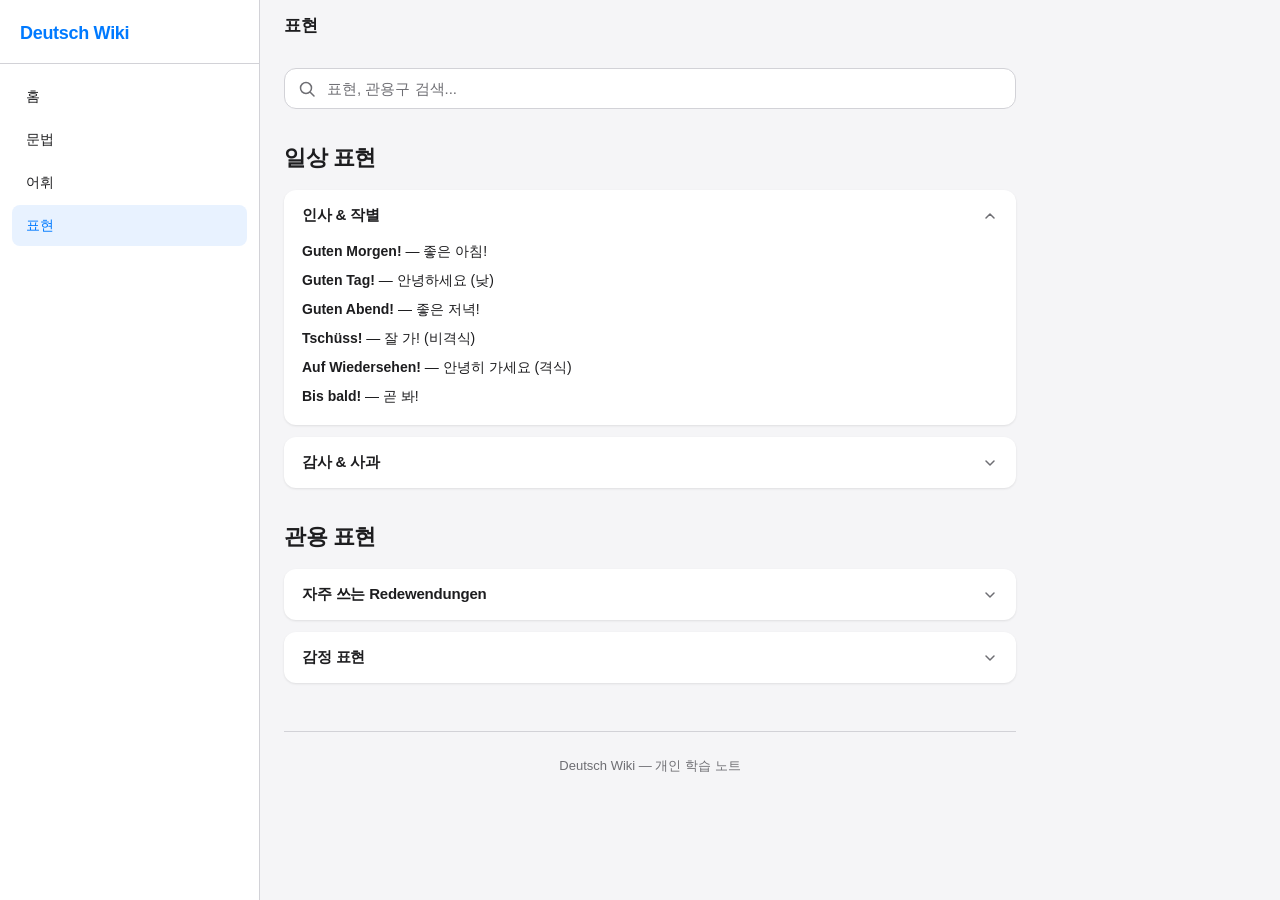
==== pages/expressions.html @ 683a1206 "독일어 위키 버전1" ====
<!DOCTYPE html>
<html lang="ko">
<head>
  <meta charset="UTF-8">
  <meta name="viewport" content="width=device-width, initial-scale=1.0">
  <title>표현 — Deutsch Wiki</title>
  <link rel="stylesheet" href="../style.css">
</head>
<body>
  <div class="overlay" id="overlay"></div>

  <aside class="sidebar" id="sidebar">
    <div class="sidebar-header">
      <a href="../index.html" class="logo">Deutsch Wiki</a>
      <button class="sidebar-close" id="sidebarClose" aria-label="메뉴 닫기">
        <svg width="20" height="20" viewBox="0 0 20 20" fill="none">
          <path d="M5 5l10 10M15 5L5 15" stroke="currentColor" stroke-width="1.5" stroke-linecap="round"/>
        </svg>
      </button>
    </div>
    <nav class="sidebar-nav">
      <a href="../index.html" class="nav-link">홈</a>
      <a href="grammar.html" class="nav-link">문법</a>
      <a href="vocab.html" class="nav-link">어휘</a>
      <a href="expressions.html" class="nav-link">표현</a>
    </nav>
  </aside>

  <main class="main">
    <header class="topbar">
      <button class="menu-btn" id="menuBtn" aria-label="메뉴 열기">
        <svg width="20" height="20" viewBox="0 0 20 20" fill="none">
          <path d="M3 5h14M3 10h14M3 15h14" stroke="currentColor" stroke-width="1.5" stroke-linecap="round"/>
        </svg>
      </button>
      <h2 class="page-title">표현</h2>
    </header>

    <div class="search-bar">
      <svg class="search-icon" width="18" height="18" viewBox="0 0 18 18" fill="none">
        <circle cx="8" cy="8" r="5.5" stroke="currentColor" stroke-width="1.5"/>
        <path d="M12.5 12.5L16 16" stroke="currentColor" stroke-width="1.5" stroke-linecap="round"/>
      </svg>
      <input type="search" id="searchInput" placeholder="표현, 관용구 검색..." autocomplete="off">
      <button class="search-clear" id="searchClear" aria-label="검색 지우기" hidden>
        <svg width="16" height="16" viewBox="0 0 16 16" fill="none">
          <circle cx="8" cy="8" r="7" fill="currentColor" opacity="0.15"/>
          <path d="M6 6l4 4M10 6l-4 4" stroke="currentColor" stroke-width="1.2" stroke-linecap="round"/>
        </svg>
      </button>
    </div>

    <p class="search-result" id="searchResult" hidden></p>

    <section class="section" id="alltag">
      <h3 class="section-title">일상 표현</h3>

      <article class="card" data-searchable>
        <button class="card-header" aria-expanded="true">
          <span class="card-title">인사 &amp; 작별</span>
          <svg class="chevron" width="16" height="16" viewBox="0 0 16 16" fill="none">
            <path d="M4 6l4 4 4-4" stroke="currentColor" stroke-width="1.5" stroke-linecap="round" stroke-linejoin="round"/>
          </svg>
        </button>
        <div class="card-body">
          <ul class="verb-list">
            <li><strong>Guten Morgen!</strong> — 좋은 아침!</li>
            <li><strong>Guten Tag!</strong> — 안녕하세요 (낮)</li>
            <li><strong>Guten Abend!</strong> — 좋은 저녁!</li>
            <li><strong>Tschüss!</strong> — 잘 가! (비격식)</li>
            <li><strong>Auf Wiedersehen!</strong> — 안녕히 가세요 (격식)</li>
            <li><strong>Bis bald!</strong> — 곧 봐!</li>
          </ul>
        </div>
      </article>

      <article class="card" data-searchable>
        <button class="card-header" aria-expanded="false">
          <span class="card-title">감사 &amp; 사과</span>
          <svg class="chevron" width="16" height="16" viewBox="0 0 16 16" fill="none">
            <path d="M4 6l4 4 4-4" stroke="currentColor" stroke-width="1.5" stroke-linecap="round" stroke-linejoin="round"/>
          </svg>
        </button>
        <div class="card-body" hidden>
          <ul class="verb-list">
            <li><strong>Danke!</strong> / <strong>Vielen Dank!</strong> — 감사합니다</li>
            <li><strong>Bitte!</strong> — 천만에요 / 부탁합니다</li>
            <li><strong>Entschuldigung!</strong> — 실례합니다 / 죄송합니다</li>
            <li><strong>Es tut mir leid.</strong> — 정말 죄송합니다</li>
            <li><strong>Kein Problem!</strong> — 문제없어요</li>
          </ul>
        </div>
      </article>
    </section>

    <section class="section" id="redewendungen">
      <h3 class="section-title">관용 표현</h3>

      <article class="card" data-searchable>
        <button class="card-header" aria-expanded="false">
          <span class="card-title">자주 쓰는 Redewendungen</span>
          <svg class="chevron" width="16" height="16" viewBox="0 0 16 16" fill="none">
            <path d="M4 6l4 4 4-4" stroke="currentColor" stroke-width="1.5" stroke-linecap="round" stroke-linejoin="round"/>
          </svg>
        </button>
        <div class="card-body" hidden>
          <ul class="verb-list">
            <li><strong>Alles klar!</strong> — 알겠어! / 문제없어!
              <em>Alles klar, wir treffen uns um 8.</em>
            </li>
            <li><strong>Stimmt's?</strong> — 그렇지? / 맞지?
              <em>Es ist kalt heute, stimmt's?</em>
            </li>
            <li><strong>Mal sehen.</strong> — 어디 보자 / 글쎄
              <em>Mal sehen, ob er kommt.</em>
            </li>
            <li><strong>Na und?</strong> — 그래서? / 어쩌라고?
              <em>Er ist spät. — Na und?</em>
            </li>
            <li><strong>Da bin ich mir nicht sicher.</strong> — 잘 모르겠어
              <em>Da bin ich mir nicht sicher.</em>
            </li>
          </ul>
        </div>
      </article>

      <article class="card" data-searchable>
        <button class="card-header" aria-expanded="false">
          <span class="card-title">감정 표현</span>
          <svg class="chevron" width="16" height="16" viewBox="0 0 16 16" fill="none">
            <path d="M4 6l4 4 4-4" stroke="currentColor" stroke-width="1.5" stroke-linecap="round" stroke-linejoin="round"/>
          </svg>
        </button>
        <div class="card-body" hidden>
          <ul class="verb-list">
            <li><strong>Das freut mich!</strong> — 기뻐요!</li>
            <li><strong>Das ärgert mich.</strong> — 짜증 나요</li>
            <li><strong>Ich habe Angst.</strong> — 무서워요</li>
            <li><strong>Mir ist kalt/warm.</strong> — 춥/더워요 (<span class="tag tag-dat">Dativ</span>)</li>
            <li><strong>Mir ist langweilig.</strong> — 심심해요 (<span class="tag tag-dat">Dativ</span>)</li>
          </ul>
        </div>
      </article>
    </section>

    <footer class="footer">
      <p>Deutsch Wiki — 개인 학습 노트</p>
    </footer>
  </main>

  <script src="../script.js"></script>
</body>
</html>
---- style.css ----
/* Reset & Base */
*, *::before, *::after {
  box-sizing: border-box;
  margin: 0;
  padding: 0;
}

:root {
  --blue: #007AFF;
  --blue-light: #E8F2FF;
  --blue-dark: #0056CC;
  --bg: #F5F5F7;
  --surface: #FFFFFF;
  --text: #1D1D1F;
  --text-secondary: #6E6E73;
  --border: #D2D2D7;
  --shadow: 0 1px 3px rgba(0, 0, 0, 0.06), 0 1px 2px rgba(0, 0, 0, 0.04);
  --shadow-lg: 0 4px 16px rgba(0, 0, 0, 0.08);
  --radius: 12px;
  --radius-sm: 8px;
  --sidebar-width: 260px;
  --topbar-height: 52px;
  --transition: 0.25s cubic-bezier(0.4, 0, 0.2, 1);

  --nom: #34C759;
  --akk: #FF9500;
  --dat: #007AFF;
  --gen: #AF52DE;
}

html {
  scroll-behavior: smooth;
  -webkit-font-smoothing: antialiased;
}

body {
  font-family: -apple-system, BlinkMacSystemFont, "SF Pro Text", "Segoe UI", Roboto, Helvetica, Arial, sans-serif;
  font-size: 15px;
  line-height: 1.5;
  color: var(--text);
  background: var(--bg);
}

/* Overlay */
.overlay {
  display: none;
  position: fixed;
  inset: 0;
  background: rgba(0, 0, 0, 0.3);
  z-index: 90;
  backdrop-filter: blur(4px);
  -webkit-backdrop-filter: blur(4px);
}

.overlay.active {
  display: block;
}

/* Sidebar */
.sidebar {
  position: fixed;
  top: 0;
  left: 0;
  width: var(--sidebar-width);
  height: 100vh;
  background: var(--surface);
  border-right: 1px solid var(--border);
  z-index: 100;
  display: flex;
  flex-direction: column;
  transition: transform var(--transition);
}

.sidebar-header {
  display: flex;
  align-items: center;
  justify-content: space-between;
  padding: 20px 20px 16px;
  border-bottom: 1px solid var(--border);
}

.logo {
  font-size: 18px;
  font-weight: 600;
  color: var(--blue);
  letter-spacing: -0.3px;
  text-decoration: none;
}

.logo:hover {
  color: var(--blue-dark);
}

.sidebar-close {
  display: none;
  background: none;
  border: none;
  color: var(--text-secondary);
  cursor: pointer;
  padding: 4px;
  border-radius: 6px;
}

.sidebar-close:hover {
  background: var(--bg);
}

.sidebar-nav {
  display: flex;
  flex-direction: column;
  padding: 12px;
  gap: 2px;
  overflow-y: auto;
}

.nav-link {
  display: block;
  padding: 10px 14px;
  border-radius: var(--radius-sm);
  color: var(--text);
  text-decoration: none;
  font-size: 14px;
  font-weight: 500;
  transition: background var(--transition), color var(--transition);
}

.nav-link:hover {
  background: var(--bg);
}

.nav-link.active {
  background: var(--blue-light);
  color: var(--blue);
}

/* Main */
.main {
  margin-left: var(--sidebar-width);
  min-height: 100vh;
  padding: 0 24px 40px;
  max-width: 780px;
  width: calc(100% - var(--sidebar-width));
}

.main--home {
  max-width: none;
  padding: 0 32px 48px;
}

.main--home .topbar {
  margin: 0 -32px;
  padding: 0 32px;
}

/* Topbar */
.topbar {
  display: flex;
  align-items: center;
  gap: 12px;
  height: var(--topbar-height);
  position: sticky;
  top: 0;
  background: rgba(245, 245, 247, 0.85);
  backdrop-filter: blur(12px);
  -webkit-backdrop-filter: blur(12px);
  z-index: 50;
  margin: 0 -24px;
  padding: 0 24px;
}

.menu-btn {
  display: none;
  background: none;
  border: none;
  color: var(--text);
  cursor: pointer;
  padding: 6px;
  border-radius: 6px;
}

.menu-btn:hover {
  background: rgba(0, 0, 0, 0.05);
}

.page-title {
  font-size: 17px;
  font-weight: 600;
  letter-spacing: -0.3px;
}

/* Search */
.search-bar {
  position: relative;
  margin: 16px 0 8px;
}

.search-icon {
  position: absolute;
  left: 14px;
  top: 50%;
  transform: translateY(-50%);
  color: var(--text-secondary);
  pointer-events: none;
}

.search-bar input {
  width: 100%;
  padding: 11px 40px 11px 42px;
  border: 1px solid var(--border);
  border-radius: var(--radius);
  background: var(--surface);
  font-size: 15px;
  font-family: inherit;
  color: var(--text);
  outline: none;
  transition: border-color var(--transition), box-shadow var(--transition);
}

.search-bar input:focus {
  border-color: var(--blue);
  box-shadow: 0 0 0 3px rgba(0, 122, 255, 0.15);
}

.search-bar input::placeholder {
  color: var(--text-secondary);
}

.search-clear {
  position: absolute;
  right: 10px;
  top: 50%;
  transform: translateY(-50%);
  background: none;
  border: none;
  cursor: pointer;
  color: var(--text-secondary);
  padding: 4px;
  border-radius: 50%;
}

.search-result {
  font-size: 13px;
  color: var(--text-secondary);
  margin-bottom: 12px;
}

/* Sections */
.section {
  margin-top: 32px;
}

.section-title {
  font-size: 22px;
  font-weight: 700;
  letter-spacing: -0.5px;
  margin-bottom: 16px;
  color: var(--text);
}

/* Cards */
.card {
  background: var(--surface);
  border-radius: var(--radius);
  box-shadow: var(--shadow);
  margin-bottom: 12px;
  overflow: hidden;
  transition: box-shadow var(--transition);
}

.card:hover {
  box-shadow: var(--shadow-lg);
}

.card.hidden-by-search {
  display: none;
}

.card-header {
  display: flex;
  align-items: center;
  justify-content: space-between;
  width: 100%;
  padding: 16px 18px;
  background: none;
  border: none;
  cursor: pointer;
  font-family: inherit;
  text-align: left;
  color: var(--text);
  transition: background var(--transition);
}

.card-header:hover {
  background: rgba(0, 0, 0, 0.02);
}

.card-title {
  font-size: 15px;
  font-weight: 600;
  letter-spacing: -0.2px;
}

.card-header[aria-expanded="true"] .chevron {
  transform: rotate(180deg);
}

.chevron {
  flex-shrink: 0;
  color: var(--text-secondary);
  transition: transform var(--transition);
}

.card-body {
  padding: 0 18px 18px;
}

.card-body[hidden] {
  display: none;
}

.card-desc {
  color: var(--text-secondary);
  font-size: 14px;
  margin-bottom: 14px;
}

/* Tags */
.tag {
  display: inline-block;
  font-size: 11px;
  font-weight: 600;
  padding: 2px 8px;
  border-radius: 4px;
  letter-spacing: 0.3px;
  text-transform: uppercase;
  white-space: nowrap;
}

.tag-nom {
  background: rgba(52, 199, 89, 0.12);
  color: var(--nom);
}

.tag-akk {
  background: rgba(255, 149, 0, 0.12);
  color: var(--akk);
}

.tag-dat {
  background: rgba(0, 122, 255, 0.12);
  color: var(--dat);
}

.tag-gen {
  background: rgba(175, 82, 222, 0.12);
  color: var(--gen);
}

/* Tables */
.grammar-table {
  width: 100%;
  border-collapse: collapse;
  font-size: 14px;
}

.grammar-table th,
.grammar-table td {
  padding: 8px 10px;
  text-align: left;
  border-bottom: 1px solid var(--border);
}

.grammar-table th {
  font-weight: 600;
  font-size: 12px;
  color: var(--text-secondary);
  text-transform: uppercase;
  letter-spacing: 0.3px;
}

.grammar-table tr:last-child td {
  border-bottom: none;
}

/* Case list */
.case-list {
  list-style: none;
  display: flex;
  flex-direction: column;
  gap: 12px;
}

.case-list li {
  display: flex;
  flex-direction: column;
  gap: 4px;
}

.case-list li span:not(.tag) {
  font-size: 14px;
}

/* Compare cards */
.vs {
  color: var(--text-secondary);
  font-weight: 400;
  font-size: 13px;
}

.compare-grid {
  display: grid;
  grid-template-columns: 1fr 1fr;
  gap: 12px;
}

.compare-item {
  background: var(--bg);
  border-radius: var(--radius-sm);
  padding: 14px;
}

.compare-item h4 {
  font-size: 15px;
  font-weight: 700;
  color: var(--blue);
  margin-bottom: 6px;
}

.compare-item p {
  font-size: 14px;
  color: var(--text-secondary);
  margin-bottom: 8px;
}

.compare-item ul {
  list-style: none;
  font-size: 14px;
  display: flex;
  flex-direction: column;
  gap: 4px;
}

.compare-item .hint {
  display: block;
  margin-top: 8px;
  font-size: 12px;
  color: var(--text-secondary);
  font-style: italic;
}

.compare-item strong {
  color: var(--blue-dark);
}

.tip {
  margin-top: 14px;
  padding: 10px 14px;
  background: var(--blue-light);
  border-radius: var(--radius-sm);
  font-size: 13px;
  color: var(--blue-dark);
}

/* Examples */
.example {
  display: block;
  font-size: 13px;
  color: var(--text-secondary);
  font-style: italic;
  margin-top: 2px;
}

/* Verb list */
.verb-list {
  list-style: none;
  display: flex;
  flex-direction: column;
  gap: 8px;
  font-size: 14px;
}

.verb-list li em {
  display: block;
  font-size: 13px;
  color: var(--text-secondary);
  margin-top: 2px;
}

/* Home page */
.home-hero {
  margin-top: 24px;
  max-width: 640px;
}

.home-title {
  font-size: 28px;
  font-weight: 700;
  letter-spacing: -0.5px;
  margin-bottom: 8px;
}

.home-desc {
  font-size: 15px;
  color: var(--text-secondary);
  line-height: 1.6;
}

.home-grid {
  display: grid;
  grid-template-columns: 1fr;
  gap: 16px;
  margin-top: 32px;
  max-width: 960px;
}

.home-card {
  display: flex;
  flex-direction: column;
  min-height: 200px;
  background: var(--surface);
  border: 1px solid var(--border);
  border-radius: var(--radius);
  box-shadow: var(--shadow);
  padding: 24px;
  text-decoration: none;
  color: inherit;
  transition: box-shadow var(--transition), border-color var(--transition);
}

.home-card:hover {
  box-shadow: var(--shadow-lg);
  border-color: rgba(0, 122, 255, 0.25);
}

.home-card-icon {
  display: flex;
  align-items: center;
  justify-content: center;
  width: 48px;
  height: 48px;
  font-size: 24px;
  line-height: 1;
  background: var(--blue-light);
  border-radius: var(--radius-sm);
  margin-bottom: 16px;
}

.home-card-title {
  font-size: 17px;
  font-weight: 700;
  letter-spacing: -0.3px;
  margin-bottom: 6px;
  color: var(--text);
}

.home-card-desc {
  font-size: 14px;
  color: var(--text-secondary);
  line-height: 1.5;
  margin-bottom: 16px;
  flex: 1;
}

.home-card-topics {
  list-style: none;
  display: flex;
  flex-wrap: wrap;
  gap: 6px;
  margin-top: auto;
  padding: 0;
}

.home-card-topics li {
  font-size: 12px;
  font-weight: 500;
  padding: 4px 10px;
  background: var(--blue-light);
  color: var(--blue);
  border-radius: 20px;
  white-space: nowrap;
}

/* Footer */
.footer {
  margin-top: 48px;
  padding-top: 24px;
  border-top: 1px solid var(--border);
  text-align: center;
}

.footer p {
  font-size: 13px;
  color: var(--text-secondary);
}

/* Section hidden by search */
.section.all-hidden {
  display: none;
}

/* Home — tablet & desktop grid */
@media (min-width: 640px) {
  .home-grid {
    grid-template-columns: repeat(2, minmax(0, 1fr));
  }
}

@media (min-width: 1100px) {
  .home-grid {
    grid-template-columns: repeat(3, minmax(0, 1fr));
  }
}

/* Mobile */
@media (max-width: 768px) {
  .sidebar {
    transform: translateX(-100%);
  }

  .sidebar.open {
    transform: translateX(0);
  }

  .sidebar-close {
    display: block;
  }

  .main {
    margin-left: 0;
    width: 100%;
    padding: 0 16px 32px;
  }

  .main--home {
    padding: 0 16px 32px;
  }

  .main--home .topbar {
    margin: 0 -16px;
    padding: 0 16px;
  }

  .topbar {
    margin: 0 -16px;
    padding: 0 16px;
  }

  .menu-btn {
    display: block;
  }

  .home-title {
    font-size: 24px;
  }

  .home-grid {
    max-width: none;
  }

  .compare-grid {
    grid-template-columns: 1fr;
  }

  .grammar-table {
    font-size: 13px;
  }

  .grammar-table th,
  .grammar-table td {
    padding: 6px 6px;
  }

  .section-title {
    font-size: 20px;
  }
}

@media (max-width: 400px) {
  .card-header {
    padding: 14px 14px;
  }

  .card-body {
    padding: 0 14px 14px;
  }
}
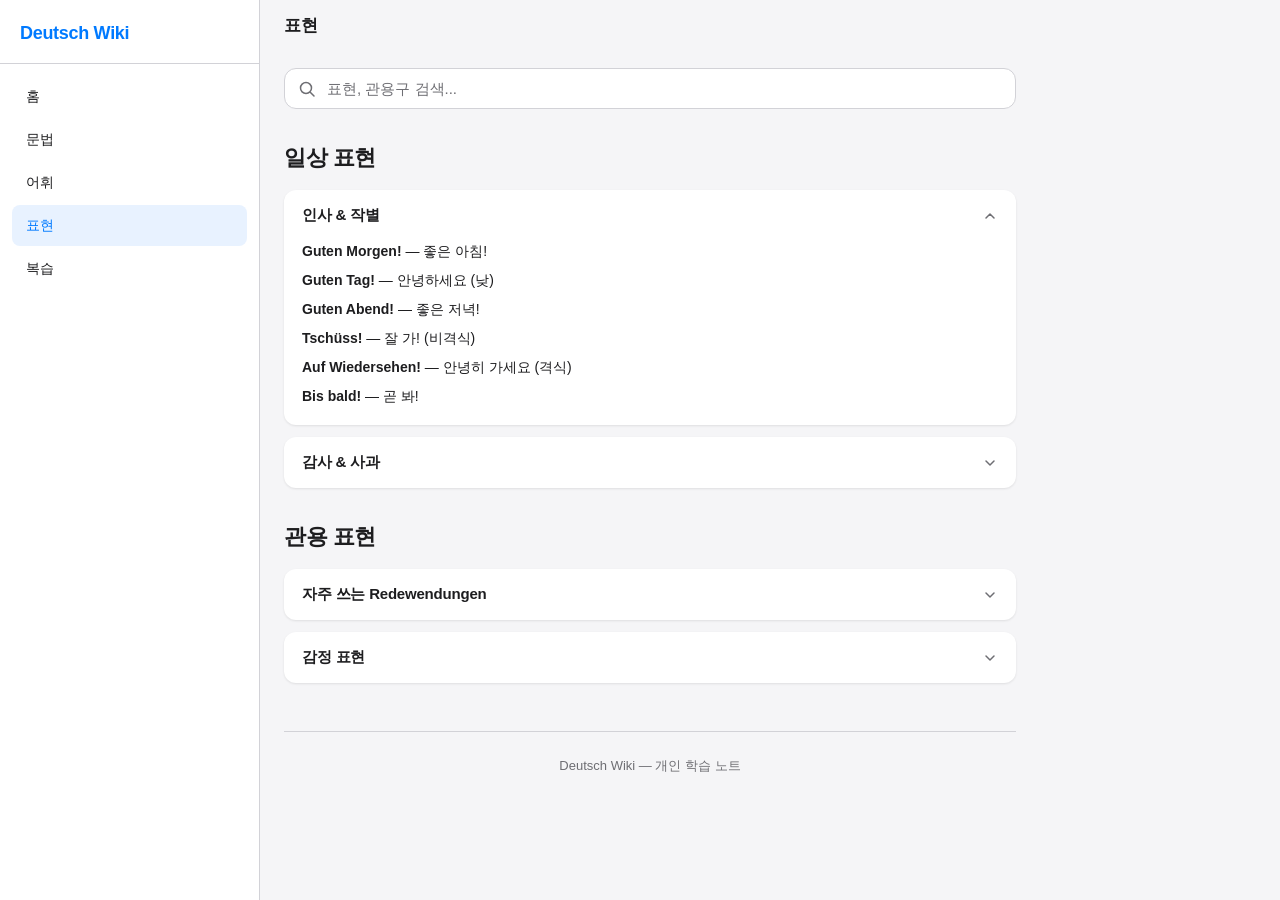
==== commit fc52f8bd: "Add dated review quiz" ====
--- a/pages/expressions.html
+++ b/pages/expressions.html
@@ -23,6 +23,7 @@
       <a href="grammar.html" class="nav-link">문법</a>
       <a href="vocab.html" class="nav-link">어휘</a>
       <a href="expressions.html" class="nav-link">표현</a>
+      <a href="review.html" class="nav-link">복습</a>
     </nav>
   </aside>
 
--- a/style.css
+++ b/style.css
@@ -147,6 +147,10 @@
   padding: 0 32px 48px;
 }
 
+.main--review {
+  max-width: 1040px;
+}
+
 .main--home .topbar {
   margin: 0 -32px;
   padding: 0 32px;
@@ -580,6 +584,259 @@
   white-space: nowrap;
 }
 
+/* Review */
+.review-hero {
+  display: grid;
+  grid-template-columns: minmax(0, 1fr) 220px;
+  gap: 20px;
+  align-items: end;
+  margin-top: 24px;
+}
+
+.review-eyebrow {
+  color: var(--blue);
+  font-size: 12px;
+  font-weight: 700;
+  letter-spacing: 0.3px;
+  text-transform: uppercase;
+  margin-bottom: 6px;
+}
+
+.review-stats {
+  background: var(--surface);
+  border: 1px solid var(--border);
+  border-radius: var(--radius);
+  box-shadow: var(--shadow);
+  padding: 16px;
+}
+
+.review-stat-number {
+  display: block;
+  font-size: 28px;
+  font-weight: 700;
+  letter-spacing: -0.5px;
+}
+
+.review-stat-label {
+  color: var(--text-secondary);
+  font-size: 13px;
+}
+
+.quiz-panel {
+  background: var(--surface);
+  border: 1px solid rgba(0, 122, 255, 0.24);
+  border-radius: var(--radius);
+  box-shadow: var(--shadow-lg);
+  margin-top: 28px;
+  padding: 20px;
+}
+
+.quiz-topline,
+.quiz-actions {
+  display: flex;
+  align-items: center;
+  gap: 10px;
+  flex-wrap: wrap;
+}
+
+.quiz-topline {
+  justify-content: space-between;
+}
+
+.quiz-date,
+.quiz-help {
+  color: var(--text-secondary);
+  font-size: 13px;
+}
+
+.quiz-prompt {
+  font-size: 24px;
+  font-weight: 700;
+  letter-spacing: -0.4px;
+  line-height: 1.35;
+  margin: 18px 0;
+}
+
+.quiz-answer {
+  background: var(--blue-light);
+  border-radius: var(--radius-sm);
+  color: var(--blue-dark);
+  font-size: 16px;
+  font-weight: 600;
+  line-height: 1.5;
+  margin-bottom: 16px;
+  padding: 14px;
+}
+
+.quiz-answer[hidden] {
+  display: none;
+}
+
+.quiz-answer small {
+  display: block;
+  color: var(--text-secondary);
+  font-size: 13px;
+  font-weight: 500;
+  margin-top: 8px;
+}
+
+.primary-btn,
+.secondary-btn {
+  border: 1px solid var(--blue);
+  border-radius: var(--radius-sm);
+  cursor: pointer;
+  font-family: inherit;
+  font-size: 14px;
+  font-weight: 600;
+  padding: 10px 14px;
+}
+
+.primary-btn {
+  background: var(--blue);
+  color: white;
+}
+
+.secondary-btn {
+  background: var(--surface);
+  color: var(--blue);
+}
+
+.review-tools {
+  display: grid;
+  grid-template-columns: minmax(240px, 1fr) minmax(0, 1.4fr);
+  gap: 14px;
+  align-items: center;
+  margin-top: 24px;
+}
+
+.review-search {
+  margin: 0;
+}
+
+.date-tabs {
+  display: flex;
+  gap: 8px;
+  overflow-x: auto;
+  padding-bottom: 2px;
+}
+
+.date-tab {
+  background: var(--surface);
+  border: 1px solid var(--border);
+  border-radius: 999px;
+  color: var(--text);
+  cursor: pointer;
+  flex: 0 0 auto;
+  font-family: inherit;
+  font-size: 13px;
+  font-weight: 600;
+  padding: 8px 12px;
+}
+
+.date-tab.active {
+  background: var(--blue-light);
+  border-color: rgba(0, 122, 255, 0.3);
+  color: var(--blue);
+}
+
+.review-list {
+  display: grid;
+  gap: 18px;
+  margin-top: 16px;
+}
+
+.review-day {
+  display: grid;
+  gap: 12px;
+}
+
+.review-day-header {
+  display: flex;
+  align-items: baseline;
+  justify-content: space-between;
+  gap: 12px;
+}
+
+.review-day-title {
+  font-size: 20px;
+  font-weight: 700;
+  letter-spacing: -0.3px;
+}
+
+.review-day-summary {
+  color: var(--text-secondary);
+  font-size: 13px;
+}
+
+.review-card-grid {
+  display: grid;
+  grid-template-columns: repeat(2, minmax(0, 1fr));
+  gap: 12px;
+}
+
+.review-card {
+  background: var(--surface);
+  border: 1px solid var(--border);
+  border-radius: var(--radius);
+  box-shadow: var(--shadow);
+  overflow: hidden;
+}
+
+.review-card summary {
+  cursor: pointer;
+  list-style: none;
+  padding: 16px;
+}
+
+.review-card summary::-webkit-details-marker {
+  display: none;
+}
+
+.review-card-de {
+  color: var(--blue-dark);
+  font-size: 16px;
+  font-weight: 700;
+  line-height: 1.35;
+}
+
+.review-card-ko {
+  color: var(--text-secondary);
+  font-size: 14px;
+  margin-top: 6px;
+}
+
+.review-card-body {
+  border-top: 1px solid var(--border);
+  padding: 0 16px 16px;
+}
+
+.mini-table {
+  border-collapse: collapse;
+  font-size: 13px;
+  margin-top: 12px;
+  width: 100%;
+}
+
+.mini-table td {
+  border-bottom: 1px solid var(--border);
+  padding: 7px 0;
+  vertical-align: top;
+}
+
+.mini-table td:first-child {
+  color: var(--blue-dark);
+  font-weight: 700;
+  padding-right: 10px;
+  width: 38%;
+}
+
+.review-notes {
+  color: var(--text-secondary);
+  font-size: 13px;
+  margin-top: 12px;
+  padding-left: 18px;
+}
+
 /* Footer */
 .footer {
   margin-top: 48px;
@@ -657,6 +914,16 @@
     max-width: none;
   }
 
+  .review-hero,
+  .review-tools,
+  .review-card-grid {
+    grid-template-columns: 1fr;
+  }
+
+  .quiz-prompt {
+    font-size: 21px;
+  }
+
   .compare-grid {
     grid-template-columns: 1fr;
   }
